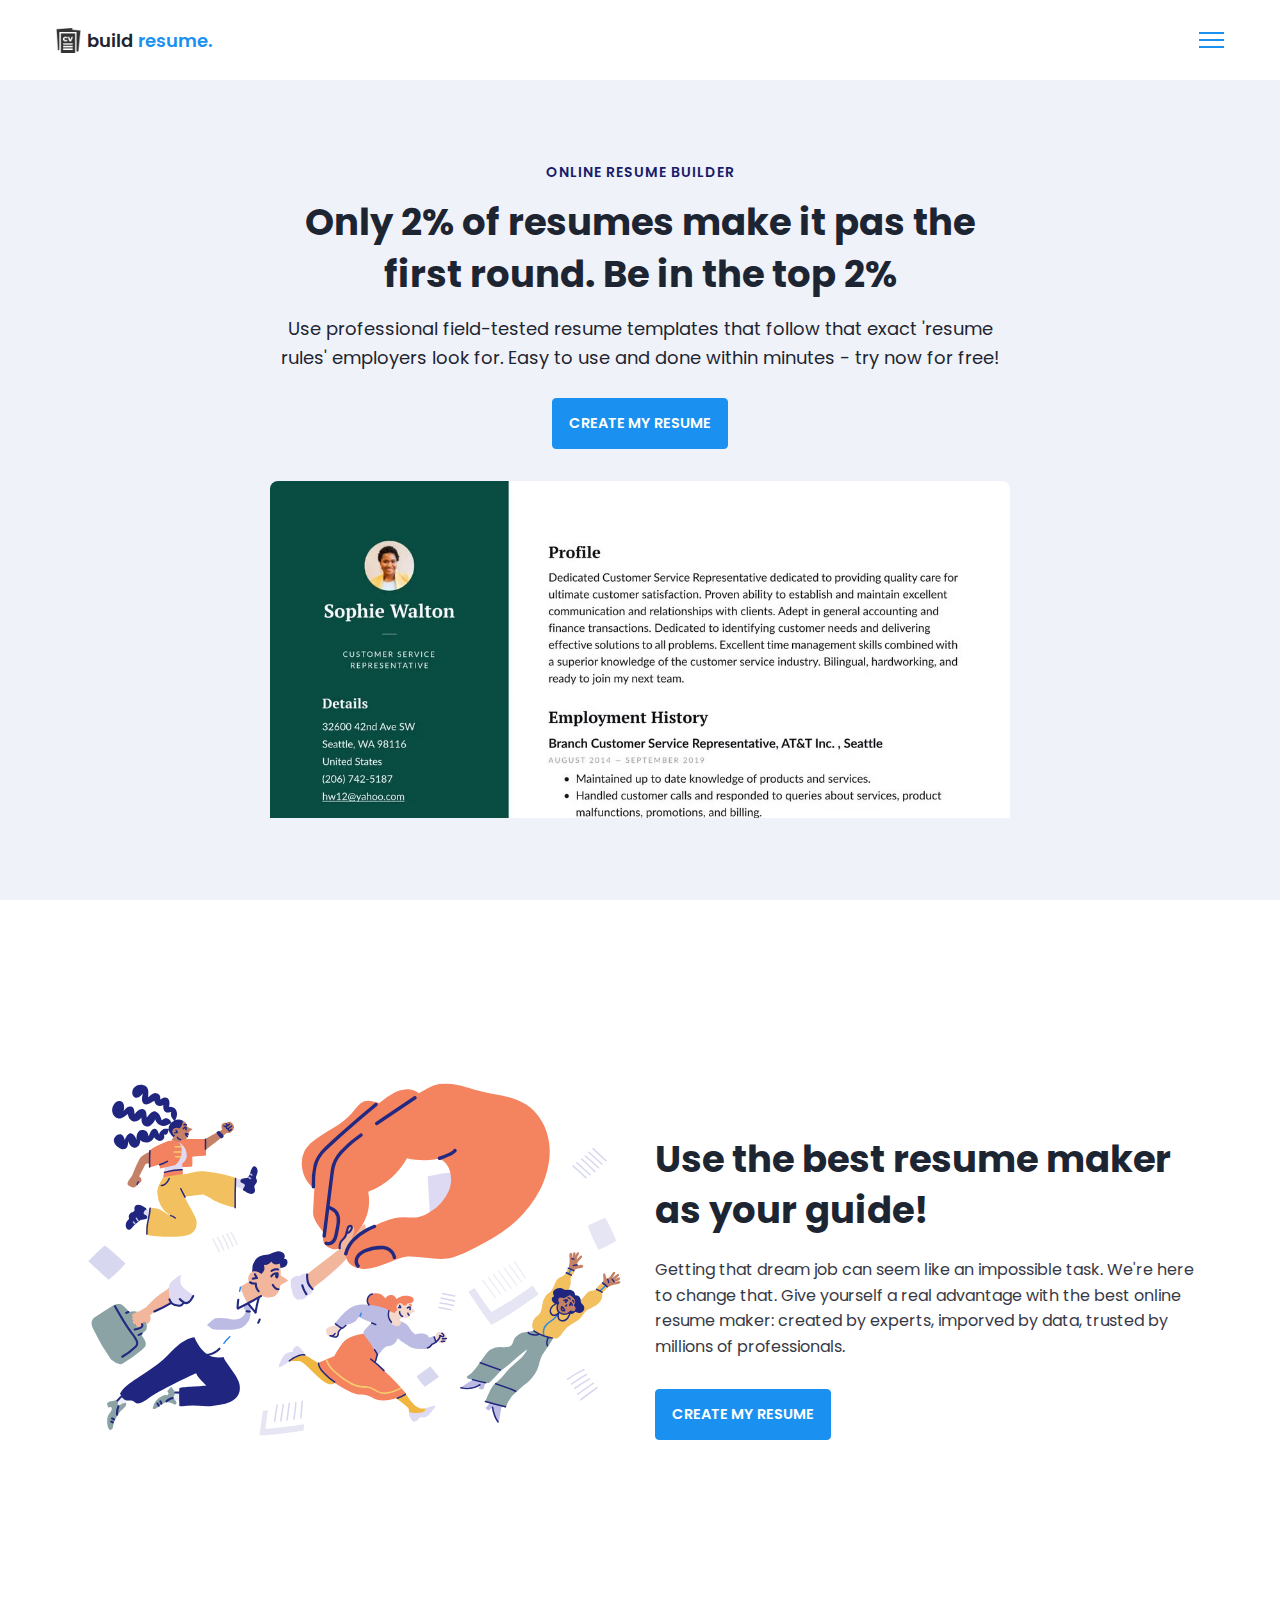
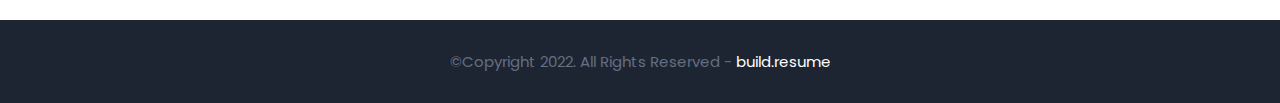
==== index.html @ 744fadd5 "." ====
<!DOCTYPE html>
<html>
    <head>
        <meta charset="utf-8">
        <meta http-equiv="X-UA-Compatible" content="IE=edge">
        <title>Home Page</title>
        <meta name="description" content="">
        <meta name="viewport" content="width=device-width, initial-scale=1">
        <link rel="stylesheet" href="index.css">
    </head>
    <body>

        <nav class = "navbar bg-white">
            <div class="container">
                <div class = "navbar-content">
                    <div class = "brand-and-toggler">
                        <a href = "index.html" class = "navbar-brand">
                            <img src = "assets/images/curriculum-vitae.png" alt = "" class = "navbar-brand-icon">
                            <span class = "navbar-brand-text">build <span>resume.</span>
                        </a>
                        <button type = "button" class = "navbar-toggler-btn">
                            <div class = "bars">
                                <div class = "bar"></div>
                                <div class = "bar"></div>
                                <div class = "bar"></div>
                            </div>
                        </button>
                    </div>
                </div>
            </div>
        </nav>

        <header class = "header bg-bright" id = "header">
            <div class = "container">
                <div class = "header-content text-center">
                    <h6 class = "text-uppercase text-blue-dark fs-14 fw-6 ls-1">online resume builder</h6>
                    <h1 class = "lg-title">Only 2% of resumes make it pas the first round. Be in the top 2%</h1>
                    <p class = "text-dark fs-18">Use professional field-tested resume templates that follow that exact 'resume rules' employers look for. Easy to use and done within minutes - try now for free!</p>
                    <a href = "resume.html" class = "btn btn-primary text-uppercase">create my resume</a>
                    <img src = "assets/images/dublin-resume-templates.avif">
                </div>
            </div>
        </header>

        <div class="section-one">
            <div class="container">
                <div class = "section-one-content">
                    <div class="section-one-l">
                        <img src = "assets/images/visual-0c7080adf17f1f207276f613447c924f667dab34b7ac415cd7ef653172defd0b.svg">
                    </div>
                    <div class = "section-one-r text-center">
                        <h2 class = "lg-title">Use the best resume maker as your guide!</h2>
                        <p class = "text">Getting that dream job can seem like an impossible task. We're here to change that. Give yourself a real advantage with the best online resume maker: created by experts, imporved by data, trusted by millions of professionals.</p>
                        <div class = "btn-group">
                            <a href = "resume.html" class = "btn btn-primary text-uppercase">create my resume</a>
                        </div>
                    </div>
                </div>
            </div>
        </div>

 
        <footer class = "footer bg-dark">
            <div class="container">
                <div class = "footer-content text-center">
                    <p class="fs-15">&copy;Copyright 2022. All Rights Reserved - <span>build.resume</span></p>
                </div>
            </div>
        </footer>
        
    </body>
</html>
---- index.css ----
@import url("https://fonts.googleapis.com/css2?family=Manrope:wght@200;300;400;500;600;700;800&family=Poppins:ital,wght@0,100;0,200;0,300;0,400;0,500;0,600;0,700;0,800;0,900;1,100;1,200;1,300;1,400;1,500;1,600;1,700;1,800;1,900&display=swap");

:root {
  --clr-blue: #1a91f0;
  --clr-blue-mid: #1170cd;
  --clr-blue-dark: #1a1c6a;
  --clr-white: #fff;
  --clr-bright: #eff2f9;
  --clr-dark: #1e2532;
  --clr-black: #000;
  --clr-grey: #656e83;
  --clr-green: #084c41;
  --font-poppins: "Poppins", sans-serif;
  --font-manrope: "Manrope", sans-serif;
  --transition: all 300ms ease-in-out;
}

* {
  padding: 0;
  margin: 0;
  box-sizing: border-box;
}

html {
  font-size: 10px;
}

body {
  font-size: 1.6rem;
  font-family: var(--font-poppins);
}

button {
  border: none;
  background-color: transparent;
  outline: 0;
  cursor: pointer;
  font-family: inherit;
}

img {
  width: 100%;
  display: block;
}

a {
  text-decoration: none;
}

/* fonts */
.font-poppins {
  font-family: var(--font-poppins);
}

.font-manrope {
  font-family: var(--font-manrope);
}

/* text colors */
.text-blue {
  color: var(--clr-blue);
}

.text-blue-mid {
  color: var(--clr-blue-mid);
}

.text-blue-dark {
  color: var(--clr-blue-dark);
}

.text-bright {
  color: var(--clr-bright);
}

.text-dark {
  color: var(--clr-dark);
}

.text-grey {
  color: var(--clr-grey);
}

.text-white {
  color: var(--clr-white);
}

/* backgrounds */
.bg-blue {
  background-color: var(--clr-blue);
}

.bg-blue-mid {
  background-color: var(--clr-blue-mid);
}

.bg-blue-dark {
  background-color: var(--clr-blue-dark);
}

.bg-bright {
  background-color: var(--clr-bright);
}

.bg-dark {
  background-color: var(--clr-dark);
}

.bg-grey {
  background-color: var(--clr-grey);
}

.bg-white {
  background-color: var(--clr-white);
}

.bg-black {
  background-color: var(--clr-black);
}

.bg-green {
  background-color: var(--clr-green);
}

.text-center {
  text-align: center;
}

.text-left {
  text-align: left;
}

.text-right {
  text-align: right;
}

.text-uppercase {
  text-transform: uppercase;
}

.text-lowercase {
  text-transform: lowercase;
}

.text-capitalize {
  text-transform: capitalize;
}

.text {
  color: var(--clr-dark);
  opacity: 0.9;
  margin: 2rem 0;
  line-height: 1.6;
}

.fw-2 {
  font-weight: 200;
}

.fw-3 {
  font-weight: 300;
}

.fw-4 {
  font-weight: 400;
}

.fw-5 {
  font-weight: 500;
}

.fw-6 {
  font-weight: 600;
}

.fw-7 {
  font-weight: 700;
}

.fw-8 {
  font-weight: 800;
}

.fs-13 {
  font-size: 13px;
}

.fs-14 {
  font-size: 14px;
}

.fs-15 {
  font-size: 15px;
}

.fs-16 {
  font-size: 16px;
}

.fs-17 {
  font-size: 17px;
}

.fs-18 {
  font-size: 18px;
}

.fs-19 {
  font-size: 19px;
}

.fs-20 {
  font-size: 20px;
}

.fs-21 {
  font-size: 21px;
}

.fs-22 {
  font-size: 22px;
}

.fs-23 {
  font-size: 23px;
}

.fs-24 {
  font-size: 24px;
}

.fs-25 {
  font-size: 25px;
}

.ls-1 {
  letter-spacing: 1px;
}

.ls-2 {
  letter-spacing: 2px;
}

.container {
  max-width: 1200px;
  margin: 0 auto;
  padding: 0 1.6rem;
}

/* bars button */
.bars {
  display: flex;
  flex-direction: column;
  justify-content: space-between;
  height: 16.5px;
  width: 25px;
}

.bars .bar {
  width: 100%;
  height: 2px;
  background-color: var(--clr-blue);
  transition: var(--transition);
}

.bars:hover .bar {
  background-color: var(--clr-dark);
}

/* buttons */
.btn {
  font-size: 14.5px;
  font-weight: 600;
  padding: 1.4rem 1.6rem;
  border-radius: 4px;
  display: inline-block;
}

.btn-primary {
  background-color: var(--clr-blue);
  color: var(--clr-white);
  border: 1px solid var(--clr-blue);
  transition: var(--transition);
}

.btn-primary:hover {
  background-color: transparent;
  color: var(--clr-dark);
  border-color: var(--clr-grey);
}

.btn-secondary {
  background-color: transparent;
  color: var(--clr-dark);
  border: 1px solid var(--clr-grey);
  transition: var(--transition);
}

.btn-secondary:hover {
  background-color: var(--clr-blue);
  color: var(--clr-white);
  border-color: var(--clr-blue);
}

.btn-group button:first-child,
.btn-group a:first-child {
  margin-right: 1rem !important;
}

/* navbar part */
.navbar {
  height: 80px;
  display: flex;
  align-items: center;
  box-shadow: rgba(0, 0, 0, 0.08) 0px 3px 8px;
}

.navbar .container {
  width: 100%;
}

.navbar-brand {
  display: flex;
  align-items: center;
  justify-content: flex-start;
  font-size: 1.8rem;
}

.navbar-brand-text {
  color: var(--clr-dark);
  font-weight: 600;
}

.navbar-brand-text span {
  color: var(--clr-blue);
}

.navbar-brand-icon {
  width: 25px;
  margin-right: 6px;
  opacity: 0.8;
}

.brand-and-toggler {
  display: flex;
  align-items: center;
  justify-content: space-between;
}

.header {
  min-height: calc(100vh - 80px);
  display: flex;
  flex-direction: column;
  align-items: center;
  justify-content: center;
}

.header-content {
  max-width: 740px;
  margin-right: auto;
  margin-left: auto;
}

.header-content img {
  max-width: 760px;
  border-top-right-radius: 8px;
  border-top-left-radius: 8px;
  margin-top: 3.2rem;
}

.lg-title {
  margin: 1.4rem 0;
  font-size: 37px;
  line-height: 1.4;
  color: var(--clr-dark);
}

.header-content p {
  margin-bottom: 2.6rem;
  line-height: 1.6;
}

/* section one */
.section-one {
  padding: 64px 0;
  min-height: 80vh;
  display: flex;
  align-items: center;
}

.section-one-l img {
  max-width: 545px;
  margin-right: auto;
  margin-left: auto;
}

.section-one-r {
  margin-top: 4rem;
}

.section-one .btn-group {
  margin-top: 2rem;
}

.section-one-r {
  max-width: 545px;
  margin-right: auto;
  margin-left: auto;
}

.section-one-r .btn-group {
  margin-top: 3rem;
}

/* section two */
.section-two {
  padding: 64px 0;
}

.section-two .section-items {
  display: grid;
  gap: 2rem;
}

.section-two .section-item {
  max-width: 350px;
  text-align: center;
  margin-right: auto;
  margin-left: auto;
}

.section-two .section-item-icon {
  margin: 1rem 0;
}

.section-two .section-item-icon img {
  width: 80px;
  margin-right: auto;
  margin-left: auto;
}

.section-two .section-item-title {
  color: var(--clr-blue-dark);
  font-size: 1.8rem;
  font-weight: 600;
}

.section-two .text {
  margin: 0.9rem 0;
}

/* footer */
.footer {
  padding: 3rem 0;
}

.footer-content p {
  color: var(--clr-grey);
}

.footer-content p span {
  color: var(--clr-white);
}

/* media queries */
@media screen and (min-width: 768px) {
  .section-two .section-items {
    grid-template-columns: repeat(2, 1fr);
  }
}

@media screen and (min-width: 992px) {
  .section-one-content {
    display: grid;
    grid-template-columns: repeat(2, 1fr);
    column-gap: 3rem;
  }

  .section-one-r {
    text-align: left;
  }

  .section-two .section-items {
    grid-template-columns: repeat(3, 1fr);
  }

  .section-two .section-item {
    text-align: left;
  }

  .section-two .section-item-icon img {
    margin-left: 0;
  }
}

/* resume page */
#about-sc {
  padding: 64px 0;
}

.cv-form-row-title {
  background-color: var(--clr-dark);
  padding: 0.8rem 1.6rem;
  margin-bottom: 2rem;
}

.cv-form-row-title h3 {
  color: var(--clr-white);
  font-weight: 500;
  text-transform: uppercase;
  letter-spacing: 1.5px;
  font-size: 1.7rem;
}

.cv-form-blk {
  margin: 3rem 0;
}

.cv-form-row {
  padding: 3rem 2rem 0 2rem;
  border: 1px solid rgba(0, 0, 0, 0.08);
  margin-bottom: 1rem;
  position: relative;
}

textarea {
  resize: none;
}

.form-elem {
  margin-bottom: 3rem;
  position: relative;
}

.form-label {
  display: block;
  font-weight: 600;
  font-size: 14px;
  color: var(--clr-dark);
  margin-bottom: 0.5rem;
}

.form-control {
  border-radius: none;
  border: 1px solid rgba(0, 0, 0, 0.1);
  font-size: 14px;
  padding: 0.8rem 1.6rem;
  font-family: inherit;
  width: 100%;
  outline: 0;
  transition: var(--transition);
}

.form-control:focus {
  border-color: rgba(0, 0, 0, 0.3);
}

.form-text {
  color: #ca0b00;
  font-size: 12px;
  position: absolute;
  letter-spacing: 0.5px;
  top: calc(100% + 2px);
  left: 0;
  width: 100%;
}

.cols-3,
.cols-2 {
  display: grid;
}

.repeater-add-btn {
  width: 25px;
  height: 25px;
  background-color: var(--clr-blue-mid);
  font-size: 1.6rem;
  color: var(--clr-white);
  margin: 1rem 0;
}

.repeater-remove-btn {
  position: absolute;
  top: 10px;
  right: 10px;
  z-index: 999;
  width: 25px;
  height: 25px;
  border-radius: 50%;
  background-color: #ca0b00;
  color: var(--clr-white);
  font-size: 1.6rem;
}

/* preview section */
.preview-cnt {
  border-radius: 5px;
  display: grid;
  grid-template-columns: 32% auto;
  box-shadow: rgba(149, 157, 165, 0.2) 0px 8px 24px;
  overflow: hidden;
}

.preview-cnt-l {
  padding: 3rem 3rem 2rem 3rem;
}

.preview-cnt-r {
  padding: 3rem 3rem 3rem 4rem;
}

.preview-cnt-l .preview-blk:nth-child(1) {
  text-align: center;
}

.preview-image {
  width: 120px;
  height: 120px;
  border-radius: 50%;
  overflow: hidden;
  margin-right: auto;
  margin-left: auto;
}

.preview-image img {
  width: 100%;
  height: 100%;
  object-fit: cover;
}

.preview-item-name {
  font-size: 2.4rem;
  font-weight: 600;
  margin: 1.8rem 0;
  position: relative;
}

.preview-item-name::after {
  position: absolute;
  content: "";
  bottom: -10px;
  width: 50px;
  height: 1.5px;
  background-color: rgba(255, 255, 255, 0.5);
  left: 50%;
  transform: translateX(-50%);
}

.preview-blk {
  padding: 1rem 0;
  margin-bottom: 1rem;
}

.preview-blk-title h3 {
  text-transform: uppercase;
  letter-spacing: 0.5px;
  border-bottom: 0.5px solid rgba(0, 0, 0, 0.08);
  padding-bottom: 0.5rem;
}

.preview-blk-title {
  margin-bottom: 1rem;
}

.preview-blk-list .preview-item {
  font-size: 1.5rem;
  margin-bottom: 0.2rem;
  opacity: 0.95;
}

.preview-cnt-r .preview-blk-title {
  color: var(--clr-dark);
}

.preview-cnt-r .preview-blk-list .preview-item {
  margin-top: 1.8rem;
}

.achievements-items.preview-blk-list .preview-item span:first-child,
.educations-items.preview-blk-list .preview-item span:first-child,
.experiences-items.preview-blk-list .preview-item span:first-child {
  display: block;
  font-weight: 600;
  margin-bottom: 1rem;
  background-color: rgba(0, 0, 0, 0.03);
}

.educations-items.preview-blk-list .preview-item span:nth-child(2),
.experiences-items.preview-blk-list .preview-item span:nth-child(2) {
  font-weight: 600;
  margin-right: 1rem;
}

.educations-items.preview-blk-list .preview-item span:nth-child(3),
.experiences-items.preview-blk-list .preview-item span:nth-child(3) {
  font-style: italic;
  margin-right: 1rem;
}

.educations-items.preview-blk-list .preview-item span:nth-child(4),
.educations-items.preview-blk-list .preview-item span:nth-child(5),
.experiences-items.preview-blk-list .preview-item span:nth-child(4),
.experiences-items.preview-blk-list .preview-item span:nth-child(5) {
  margin-right: 1rem;
  background-color: var(--clr-green);
  color: var(--clr-white);
  padding: 0 1rem;
  border-radius: 0.6rem;
}

.educations-items.preview-blk-list .preview-item span:nth-child(6),
.experiences-items.preview-blk-list .preview-item span:nth-child(6) {
  font-size: 13.5px;
  display: block;
  opacity: 0.8;
  margin-top: 1rem;
}
.projects-items.preview-blk-list .preview-item span {
  display: block;
}

@media screen and (min-width: 768px) {
  .cols-3 {
    grid-template-columns: repeat(3, 1fr);
    column-gap: 2rem;
  }

  .cols-2 {
    grid-template-columns: repeat(2, 1fr);
    column-gap: 2rem;
  }
}

@media screen and (min-width: 992px) {
  .cv-form-row {
    padding: 3rem 3rem 0rem 3rem;
  }

  .cols-3 {
    grid-template-columns: repeat(3, 1fr);
  }
}

.print-btn-sc {
  margin: 2rem 0 6rem 0;
}

/* print section */
@media print {
  body * {
    visibility: hidden;
  }

  .non_print_area {
    display: none;
  }

  .print_area,
  .print_area * {
    visibility: visible;
  }

  .print_area {
    width: 100%;
    position: absolute;
    left: 0;
    top: 0;
    overflow: hidden;
  }
}
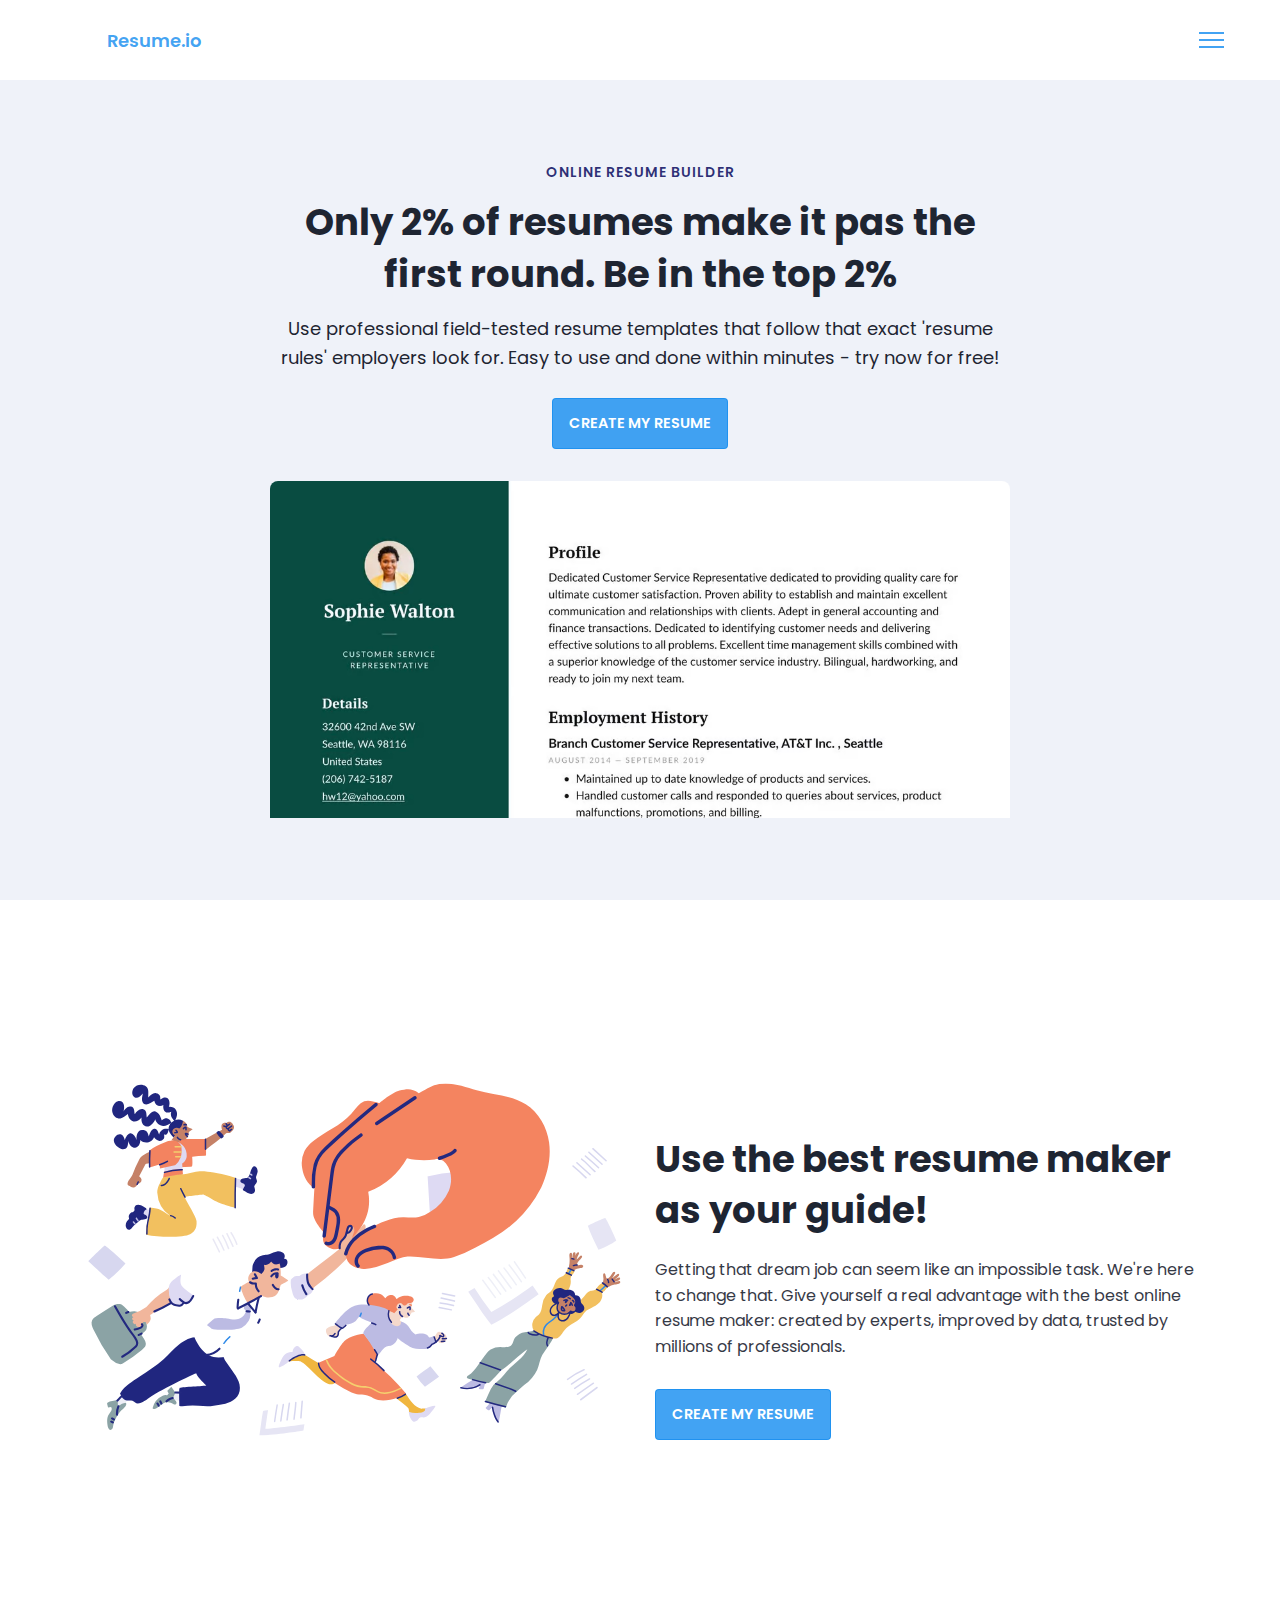
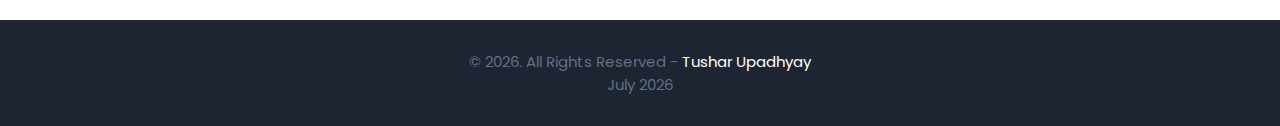
==== commit 72a0fd36: "finally" ====
--- a/index.html
+++ b/index.html
@@ -4,6 +4,7 @@
         <meta charset="utf-8">
         <meta http-equiv="X-UA-Compatible" content="IE=edge">
         <title>Home Page</title>
+        <link rel="shortcut icon" href="assets/images/favicon.ico" type="image/x-icon" /> 
         <meta name="description" content="">
         <meta name="viewport" content="width=device-width, initial-scale=1">
         <link rel="stylesheet" href="index.css">
@@ -15,8 +16,8 @@
                 <div class = "navbar-content">
                     <div class = "brand-and-toggler">
                         <a href = "index.html" class = "navbar-brand">
-                            <img src = "assets/images/curriculum-vitae.png" alt = "" class = "navbar-brand-icon">
-                            <span class = "navbar-brand-text">build <span>resume.</span>
+                            <img src = "assets/images/favicon.ico" alt = "" class = "navbar-brand-icon">
+                            <span class = "navbar-brand-text"><span> Resume.io</span>
                         </a>
                         <button type = "button" class = "navbar-toggler-btn">
                             <div class = "bars">
@@ -50,7 +51,7 @@
                     </div>
                     <div class = "section-one-r text-center">
                         <h2 class = "lg-title">Use the best resume maker as your guide!</h2>
-                        <p class = "text">Getting that dream job can seem like an impossible task. We're here to change that. Give yourself a real advantage with the best online resume maker: created by experts, imporved by data, trusted by millions of professionals.</p>
+                        <p class = "text">Getting that dream job can seem like an impossible task. We're here to change that. Give yourself a real advantage with the best online resume maker: created by experts, improved by data, trusted by millions of professionals.</p>
                         <div class = "btn-group">
                             <a href = "resume.html" class = "btn btn-primary text-uppercase">create my resume</a>
                         </div>
@@ -59,14 +60,27 @@
             </div>
         </div>
 
- 
         <footer class = "footer bg-dark">
             <div class="container">
                 <div class = "footer-content text-center">
-                    <p class="fs-15">&copy;Copyright 2022. All Rights Reserved - <span>build.resume</span></p>
+                    <p class="fs-15">&copy; <span id="year"></span>. All Rights Reserved - <a href="https://tusharupadhyay.vercel.app/" target="_blank">Tushar Upadhyay</a></p>
+                    <p id="month_year" class="fs-15"></p>
                 </div>
             </div>
         </footer>
         
     </body>
+    <script>
+        // Get current year and update the year span
+document.getElementById("year").innerText = new Date().getFullYear();
+
+// Get current month and year and update the month_year paragraph
+const months = ['January', 'February', 'March', 'April', 'May', 'June', 'July', 'August', 'September', 'October', 'November', 'December'];
+const now = new Date();
+const month = months[now.getMonth()];
+const year = now.getFullYear();
+document.getElementById("month_year").innerText = month + ' ' + year;
+
+    </script>
+    
 </html>--- a/index.css
+++ b/index.css
@@ -1,9 +1,9 @@
 @import url("https://fonts.googleapis.com/css2?family=Manrope:wght@200;300;400;500;600;700;800&family=Poppins:ital,wght@0,100;0,200;0,300;0,400;0,500;0,600;0,700;0,800;0,900;1,100;1,200;1,300;1,400;1,500;1,600;1,700;1,800;1,900&display=swap");
 
 :root {
-  --clr-blue: #1a91f0;
-  --clr-blue-mid: #1170cd;
-  --clr-blue-dark: #1a1c6a;
+  --clr-blue: #1a90f0d3;
+  --clr-blue-mid: #116fcdc7;
+  --clr-blue-dark: #1a1b6ae7;
   --clr-white: #fff;
   --clr-bright: #eff2f9;
   --clr-dark: #1e2532;
@@ -336,9 +336,8 @@
 }
 
 .navbar-brand-icon {
-  width: 25px;
+  width: 45px;
   margin-right: 6px;
-  opacity: 0.8;
 }
 
 .brand-and-toggler {
@@ -458,8 +457,12 @@
   color: var(--clr-grey);
 }
 
-.footer-content p span {
+.footer-content p a {
   color: var(--clr-white);
+}
+
+.footer-content p a:hover {
+  text-decoration: underline;
 }
 
 /* media queries */
